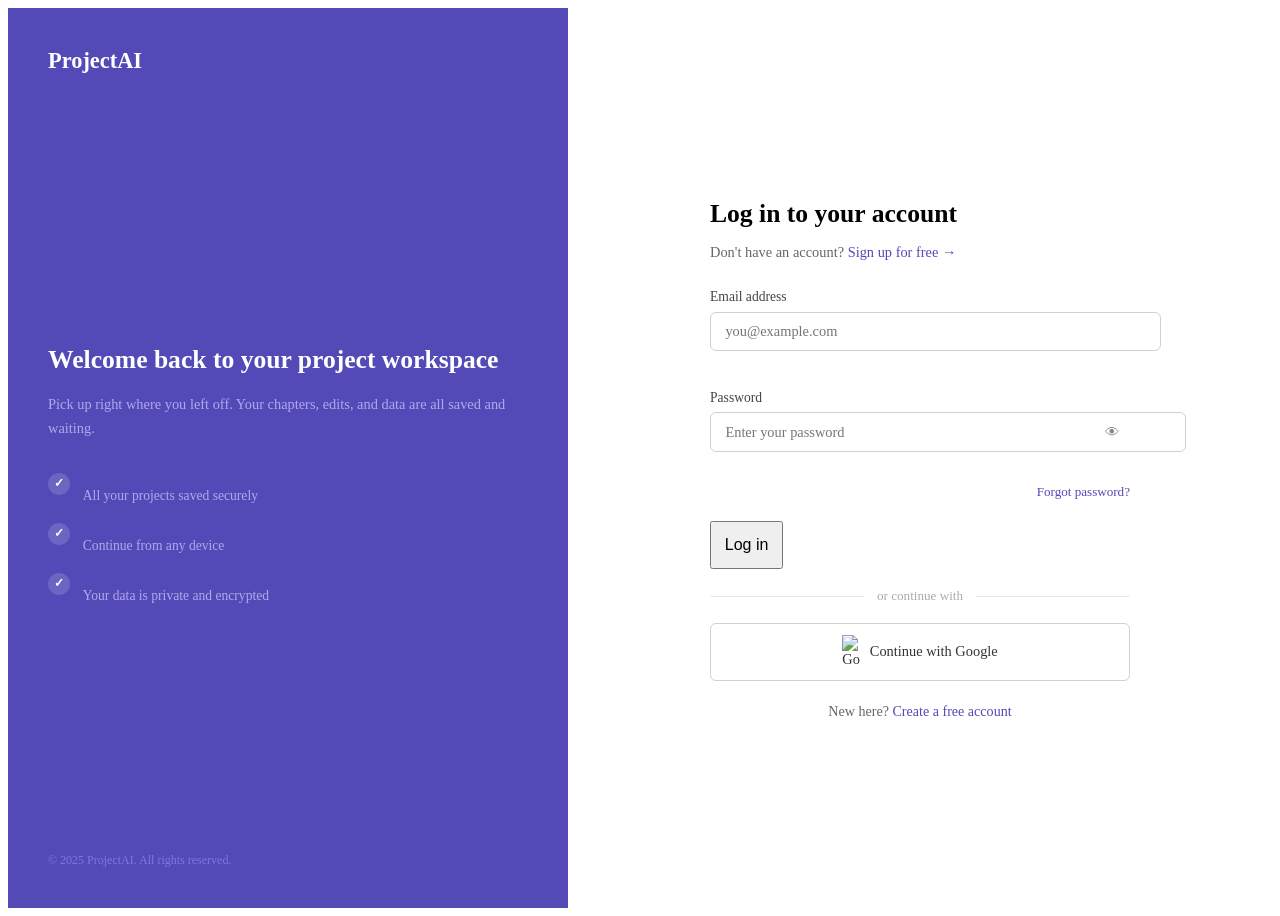
==== Dashboard.html @ 342f5ba8 "Initial frontend commit" ====
<!DOCTYPE html>
<html lang="en">
<head>
  <meta charset="UTF-8" />
  <meta name="viewport" content="width=device-width, initial-scale=1.0"/>
  <title>ProjectAI — Dashboard</title>
  <style>
    *, *::before, *::after { box-sizing: border-box; margin: 0; padding: 0; }

    body {
      font-family: -apple-system, BlinkMacSystemFont, 'Segoe UI', Roboto, sans-serif;
      color: #1a1a1a;
      background: #f7f6fe;
    }

    /* ── Layout ── */
    .layout {
      display: flex;
      min-height: 100vh;
    }

    /* ── Sidebar ── */
    .sidebar {
      width: 220px;
      background: #fff;
      border-right: 1px solid #e8e8e8;
      display: flex;
      flex-direction: column;
      justify-content: space-between;
      padding: 1.5rem 0;
      transition: width 0.25s ease;
      overflow: hidden;
      flex-shrink: 0;
      position: fixed;
      top: 0;
      left: 0;
      height: 100vh;
      z-index: 50;
    }

    .sidebar.collapsed { width: 60px; }

    .sidebar-top {
      padding: 0 1rem 1.2rem;
      border-bottom: 1px solid #e8e8e8;
      margin-bottom: 1rem;
      display: flex;
      align-items: center;
      justify-content: space-between;
    }

    .sidebar-logo {
      font-size: 1.2rem;
      font-weight: 700;
      color: #534AB7;
      white-space: nowrap;
      transition: opacity 0.15s;
      text-decoration: none;
    }

    .sidebar.collapsed .sidebar-logo { opacity: 0; width: 0; overflow: hidden; }

    .toggle-btn {
      min-width: 28px;
      height: 28px;
      border-radius: 6px;
      border: 1px solid #e8e8e8;
      background: #f7f6fe;
      cursor: pointer;
      display: flex;
      align-items: center;
      justify-content: center;
      flex-shrink: 0;
    }

    .toggle-btn svg {
      width: 14px;
      height: 14px;
      stroke: #666;
      fill: none;
      stroke-width: 2;
      transition: transform 0.2s;
    }

    .sidebar.collapsed .toggle-btn svg { transform: rotate(180deg); }

    .sidebar-nav {
      display: flex;
      flex-direction: column;
      gap: 2px;
      padding: 0 0.6rem;
      flex: 1;
    }

    .nav-item {
      display: flex;
      align-items: center;
      gap: 0.7rem;
      padding: 0.65rem 0.7rem;
      border-radius: 8px;
      font-size: 0.88rem;
      color: #555;
      cursor: pointer;
      white-space: nowrap;
      text-decoration: none;
      position: relative;
      transition: background 0.15s;
    }

    .nav-item:hover { background: #f7f6fe; color: #534AB7; }
    .nav-item.active { background: #EEEDFE; color: #3C3489; font-weight: 600; }

    .nav-item svg {
      min-width: 18px;
      width: 18px;
      height: 18px;
      stroke: currentColor;
      fill: none;
      stroke-width: 1.8;
      flex-shrink: 0;
    }

    .nav-label { transition: opacity 0.15s; }
    .sidebar.collapsed .nav-label { opacity: 0; width: 0; overflow: hidden; }

    .nav-tooltip {
      display: none;
      position: absolute;
      left: 52px;
      background: #1a1a1a;
      color: #fff;
      border-radius: 6px;
      padding: 0.3rem 0.8rem;
      font-size: 0.8rem;
      white-space: nowrap;
      z-index: 100;
      pointer-events: none;
    }

    .sidebar.collapsed .nav-item:hover .nav-tooltip { display: block; }

    .sidebar-bottom { padding: 0 0.6rem; }

    .user-card {
      display: flex;
      align-items: center;
      gap: 0.7rem;
      padding: 0.7rem;
      border-radius: 8px;
      border: 1px solid #e8e8e8;
      background: #f7f6fe;
      overflow: hidden;
      cursor: pointer;
    }

    .avatar {
      min-width: 32px;
      width: 32px;
      height: 32px;
      border-radius: 50%;
      background: #EEEDFE;
      display: flex;
      align-items: center;
      justify-content: center;
      font-size: 0.75rem;
      font-weight: 700;
      color: #3C3489;
      flex-shrink: 0;
    }

    .user-info { overflow: hidden; transition: opacity 0.15s; }
    .user-info p { font-size: 0.82rem; font-weight: 600; white-space: nowrap; }
    .user-info span { font-size: 0.75rem; color: #888; white-space: nowrap; }
    .sidebar.collapsed .user-info { opacity: 0; width: 0; }

    /* ── Mobile Overlay ── */
    .mobile-overlay {
      display: none;
      position: fixed;
      inset: 0;
      background: rgba(0,0,0,0.4);
      z-index: 40;
    }
    .mobile-overlay.visible { display: block; }

    /* ── Main Content ── */
    .main {
      flex: 1;
      margin-left: 220px;
      transition: margin-left 0.25s ease;
      min-width: 0;
    }

    .main.expanded { margin-left: 60px; }

    /* ── Topbar ── */
    .topbar {
      background: #fff;
      border-bottom: 1px solid #e8e8e8;
      padding: 1rem 1.5rem;
      display: flex;
      justify-content: space-between;
      align-items: center;
      gap: 1rem;
      position: sticky;
      top: 0;
      z-index: 30;
    }

    .topbar-left {
      display: flex;
      align-items: center;
      gap: 0.8rem;
    }

    .hamburger {
      display: none;
      width: 34px;
      height: 34px;
      border-radius: 6px;
      border: 1px solid #e8e8e8;
      background: transparent;
      cursor: pointer;
      align-items: center;
      justify-content: center;
      flex-shrink: 0;
    }

    .hamburger svg {
      width: 16px;
      height: 16px;
      stroke: #555;
      fill: none;
      stroke-width: 2;
    }

    .topbar h1 { font-size: 1.1rem; font-weight: 700; }
    .topbar p { font-size: 0.82rem; color: #888; margin-top: 2px; }

    .btn-new {
      display: flex;
      align-items: center;
      gap: 0.4rem;
      padding: 0.6rem 1.2rem;
      background: #534AB7;
      color: #fff;
      border: none;
      border-radius: 6px;
      font-size: 0.88rem;
      font-weight: 600;
      cursor: pointer;
      white-space: nowrap;
      transition: background 0.2s;
      font-family: inherit;
    }

    .btn-new:hover { background: #3C3489; }

    .btn-new svg {
      width: 15px;
      height: 15px;
      stroke: #fff;
      fill: none;
      stroke-width: 2.5;
    }

    /* ── Page Body ── */
    .page-body { padding: 1.8rem 1.5rem; }

    /* ── Stats ── */
    .stats-grid {
      display: grid;
      grid-template-columns: repeat(auto-fit, minmax(140px, 1fr));
      gap: 1rem;
      margin-bottom: 2rem;
    }

    .stat-card {
      background: #fff;
      border: 1px solid #e8e8e8;
      border-radius: 10px;
      padding: 1.2rem;
    }

    .stat-card span {
      font-size: 0.78rem;
      color: #888;
      display: block;
      margin-bottom: 0.3rem;
    }

    .stat-card p {
      font-size: 1.8rem;
      font-weight: 700;
      color: #534AB7;
    }

    /* ── Section Header ── */
    .section-header {
      display: flex;
      justify-content: space-between;
      align-items: center;
      margin-bottom: 1.2rem;
      flex-wrap: wrap;
      gap: 0.8rem;
    }

    .section-header h2 { font-size: 1rem; font-weight: 700; }

    .filter-tabs {
      display: flex;
      gap: 0.4rem;
    }

    .tab {
      padding: 0.35rem 0.9rem;
      border-radius: 20px;
      font-size: 0.8rem;
      border: 1px solid #e8e8e8;
      background: transparent;
      color: #666;
      cursor: pointer;
      transition: all 0.15s;
      font-family: inherit;
    }

    .tab.active {
      background: #EEEDFE;
      color: #3C3489;
      border-color: #AFA9EC;
      font-weight: 600;
    }

    /* ── Projects Grid ── */
    .projects-grid {
      display: grid;
      grid-template-columns: repeat(auto-fill, minmax(260px, 1fr));
      gap: 1.2rem;
    }

    .project-card {
      background: #fff;
      border: 1px solid #e8e8e8;
      border-radius: 10px;
      padding: 1.3rem;
      cursor: pointer;
      transition: box-shadow 0.2s, transform 0.2s;
      text-decoration: none;
      color: inherit;
      display: block;
    }

    .project-card:hover {
      box-shadow: 0 6px 20px rgba(83,74,183,0.1);
      transform: translateY(-3px);
    }

    .project-card-top {
      display: flex;
      justify-content: space-between;
      align-items: flex-start;
      margin-bottom: 0.8rem;
    }

    .project-icon {
      width: 36px;
      height: 36px;
      border-radius: 8px;
      background: #EEEDFE;
      display: flex;
      align-items: center;
      justify-content: center;
    }

    .project-icon svg {
      width: 18px;
      height: 18px;
      stroke: #534AB7;
      fill: none;
      stroke-width: 1.8;
    }

    .status-badge {
      font-size: 0.72rem;
      padding: 0.25rem 0.7rem;
      border-radius: 20px;
      font-weight: 500;
    }

    .status-progress { background: #E1F5EE; color: #085041; }
    .status-done { background: #EEEDFE; color: #3C3489; }
    .status-draft { background: #f0f0f0; color: #666; }

    .project-card h3 {
      font-size: 0.9rem;
      font-weight: 600;
      margin-bottom: 0.3rem;
      line-height: 1.4;
    }

    .project-dept {
      font-size: 0.78rem;
      color: #888;
      margin-bottom: 1rem;
    }

    .progress-bar {
      height: 5px;
      background: #f0f0f0;
      border-radius: 3px;
      margin-bottom: 0.4rem;
      overflow: hidden;
    }

    .progress-fill {
      height: 100%;
      background: #534AB7;
      border-radius: 3px;
      transition: width 0.3s;
    }

    .progress-labels {
      display: flex;
      justify-content: space-between;
    }

    .progress-labels span { font-size: 0.75rem; color: #888; }

    .project-footer {
      display: flex;
      justify-content: space-between;
      align-items: center;
      margin-top: 1rem;
      padding-top: 0.8rem;
      border-top: 1px solid #f0f0f0;
    }

    .project-footer span { font-size: 0.75rem; color: #aaa; }

    .chapter-dots {
      display: flex;
      gap: 4px;
    }

    .dot {
      width: 9px;
      height: 9px;
      border-radius: 50%;
      background: #e8e8e8;
      border: 1px solid #ddd;
    }

    .dot.done { background: #534AB7; border-color: #534AB7; }
    .dot.active { background: #38a169; border-color: #38a169; }

    /* ── New Project Card ── */
    .new-project-card {
      background: #fff;
      border: 2px dashed #d0d0d0;
      border-radius: 10px;
      padding: 1.3rem;
      cursor: pointer;
      display: flex;
      flex-direction: column;
      align-items: center;
      justify-content: center;
      min-height: 180px;
      gap: 0.8rem;
      transition: border-color 0.2s, background 0.2s;
      text-decoration: none;
    }

    .new-project-card:hover {
      border-color: #534AB7;
      background: #f7f6fe;
    }

    .new-project-icon {
      width: 40px;
      height: 40px;
      border-radius: 50%;
      background: #EEEDFE;
      display: flex;
      align-items: center;
      justify-content: center;
    }

    .new-project-icon svg {
      width: 20px;
      height: 20px;
      stroke: #534AB7;
      fill: none;
      stroke-width: 2.2;
    }

    .new-project-card p {
      font-size: 0.88rem;
      color: #888;
      font-weight: 500;
    }

    /* ── Modal ── */
    .modal-overlay {
      display: none;
      position: fixed;
      inset: 0;
      background: rgba(0,0,0,0.5);
      z-index: 200;
      align-items: center;
      justify-content: center;
      padding: 1rem;
    }

    .modal-overlay.visible { display: flex; }

    .modal {
      background: #fff;
      border-radius: 12px;
      padding: 2rem;
      width: 100%;
      max-width: 480px;
      position: relative;
    }

    .modal h2 { font-size: 1.2rem; font-weight: 700; margin-bottom: 0.4rem; }
    .modal p { font-size: 0.88rem; color: #666; margin-bottom: 1.5rem; }

    .modal-close {
      position: absolute;
      top: 1rem;
      right: 1rem;
      background: none;
      border: none;
      font-size: 1.2rem;
      cursor: pointer;
      color: #888;
      line-height: 1;
    }

    .modal .form-group { margin-bottom: 1rem; }

    .modal .form-group label {
      display: block;
      font-size: 0.85rem;
      font-weight: 500;
      color: #444;
      margin-bottom: 0.4rem;
    }

    .modal .form-group input,
    .modal .form-group select,
    .modal .form-group textarea {
      width: 100%;
      padding: 0.65rem 0.9rem;
      border: 1px solid #d0d0d0;
      border-radius: 6px;
      font-size: 0.9rem;
      color: #1a1a1a;
      background: #fff;
      font-family: inherit;
      transition: border-color 0.2s;
    }

    .modal .form-group textarea { resize: vertical; min-height: 80px; }

    .modal .form-group input:focus,
    .modal .form-group select:focus,
    .modal .form-group textarea:focus {
      outline: none;
      border-color: #534AB7;
      box-shadow: 0 0 0 3px rgba(83,74,183,0.1);
    }

    .modal-footer {
      display: flex;
      gap: 0.8rem;
      justify-content: flex-end;
      margin-top: 1.5rem;
    }

    .btn-cancel {
      padding: 0.65rem 1.2rem;
      border: 1px solid #d0d0d0;
      border-radius: 6px;
      background: transparent;
      font-size: 0.88rem;
      cursor: pointer;
      font-family: inherit;
      transition: background 0.2s;
    }

    .btn-cancel:hover { background: #f5f5f5; }

    .btn-create {
      padding: 0.65rem 1.4rem;
      background: #534AB7;
      color: #fff;
      border: none;
      border-radius: 6px;
      font-size: 0.88rem;
      font-weight: 600;
      cursor: pointer;
      font-family: inherit;
      transition: background 0.2s;
    }

    .btn-create:hover { background: #3C3489; }

    /* ── Empty State ── */
    .empty-state {
      text-align: center;
      padding: 3rem 1rem;
      color: #888;
    }

    .empty-state p { font-size: 0.9rem; margin-top: 0.5rem; }

    /* ── Responsive ── */
    @media (max-width: 768px) {
      .sidebar {
        transform: translateX(-100%);
        width: 240px !important;
        transition: transform 0.25s ease;
      }

      .sidebar.mobile-open { transform: translateX(0); }
      .main { margin-left: 0 !important; }
      .hamburger { display: flex; }
      .topbar { padding: 0.9rem 1rem; }
      .page-body { padding: 1.2rem 1rem; }
      .stats-grid { grid-template-columns: repeat(2, 1fr); }
      .projects-grid { grid-template-columns: 1fr; }
    }
  </style>
</head>
<body>
  <script src="config.js"></script>

  <!-- Mobile Overlay -->
  <div class="mobile-overlay" id="mobileOverlay" onclick="closeSidebar()"></div>

  <!-- New Project Modal -->
  <div class="modal-overlay" id="newProjectModal">
    <div class="modal">
      <button class="modal-close" onclick="closeModal()">&#x2715;</button>
      <h2>Start a new project</h2>
      <p>Fill in the details below and the AI will get started on your project.</p>

      <div class="form-group">
        <label for="projectTitle">Research topic / Project title</label>
        <input type="text" id="projectTitle" placeholder="e.g. Impact of social media on academic performance" />
      </div>

      <div class="form-group">
        <label for="projectDept">Department / Course</label>
        <input type="text" id="projectDept" placeholder="e.g. Mass Communication" />
      </div>

      <div class="form-group">
        <label for="projectLevel">Degree level</label>
        <select id="projectLevel">
          <option value="">Select level</option>
          <option>Undergraduate (B.Sc / B.A / B.Ed)</option>
          <option>Postgraduate (M.Sc / MBA)</option>
          <option>Postgraduate (PhD)</option>
        </select>
      </div>

      <div class="form-group">
        <label for="projectDesc">Brief description (optional)</label>
        <textarea id="projectDesc" placeholder="Give the AI a brief idea of what your project is about..."></textarea>
      </div>

      <div class="modal-footer">
        <button class="btn-cancel" onclick="closeModal()">Cancel</button>
        <button class="btn-create" onclick="createProject()">Create project &rarr;</button>
      </div>
    </div>
  </div>

  <div class="layout">

    <!-- Sidebar -->
    <aside class="sidebar" id="sidebar">
      <div>
        <div class="sidebar-top">
          <a href="index.html" class="sidebar-logo">ProjectAI</a>
          <button class="toggle-btn" onclick="toggleSidebar()">
            <svg viewBox="0 0 24 24"><polyline points="15 18 9 12 15 6"/></svg>
          </button>
        </div>
        <nav class="sidebar-nav">
          <a href="dashboard.html" class="nav-item active">
            <svg viewBox="0 0 24 24"><rect x="3" y="3" width="7" height="7"/><rect x="14" y="3" width="7" height="7"/><rect x="3" y="14" width="7" height="7"/><rect x="14" y="14" width="7" height="7"/></svg>
            <span class="nav-label">Dashboard</span>
            <span class="nav-tooltip">Dashboard</span>
          </a>
          <a href="#" class="nav-item">
            <svg viewBox="0 0 24 24"><path d="M14 2H6a2 2 0 0 0-2 2v16a2 2 0 0 0 2 2h12a2 2 0 0 0 2-2V8z"/><polyline points="14 2 14 8 20 8"/></svg>
            <span class="nav-label">My Projects</span>
            <span class="nav-tooltip">My Projects</span>
          </a>
          <a href="#" class="nav-item">
            <svg viewBox="0 0 24 24"><circle cx="12" cy="12" r="10"/><polyline points="12 6 12 12 16 14"/></svg>
            <span class="nav-label">History</span>
            <span class="nav-tooltip">History</span>
          </a>
          <a href="#" class="nav-item">
            <svg viewBox="0 0 24 24"><circle cx="12" cy="12" r="3"/><path d="M19.07 4.93a10 10 0 0 1 0 14.14M4.93 4.93a10 10 0 0 0 0 14.14"/></svg>
            <span class="nav-label">Settings</span>
            <span class="nav-tooltip">Settings</span>
          </a>
          <a href="index.html" class="nav-item" style="margin-top: auto; color: #e53e3e;">
            <svg viewBox="0 0 24 24"><path d="M9 21H5a2 2 0 0 1-2-2V5a2 2 0 0 1 2-2h4"/><polyline points="16 17 21 12 16 7"/><line x1="21" y1="12" x2="9" y2="12"/></svg>
            <span class="nav-label">Log out</span>
            <span class="nav-tooltip">Log out</span>
          </a>
        </nav>
      </div>
      <div class="sidebar-bottom">
        <div class="user-card">
          <div class="avatar">AO</div>
          <div class="user-info">
            <p>Akacgi O.</p>
            <span>Student plan</span>
          </div>
        </div>
      </div>
    </aside>

    <!-- Main Content -->
    <div class="main" id="main">

      <!-- Topbar -->
      <div class="topbar">
        <div class="topbar-left">
          <button class="hamburger" onclick="openSidebar()">
            <svg viewBox="0 0 24 24"><line x1="3" y1="6" x2="21" y2="6"/><line x1="3" y1="12" x2="21" y2="12"/><line x1="3" y1="18" x2="21" y2="18"/></svg>
          </button>
          <div>
            <h1>My Dashboard</h1>
            <p>Welcome back, Akacgi. Here are your projects.</p>
          </div>
        </div>
        <button class="btn-new" onclick="openModal()">
          <svg viewBox="0 0 24 24"><line x1="12" y1="5" x2="12" y2="19"/><line x1="5" y1="12" x2="19" y2="12"/></svg>
          New project
        </button>
      </div>

      <!-- Page Body -->
      <div class="page-body">

        <!-- Stats -->
        <div class="stats-grid">
          <div class="stat-card">
            <span>Total projects</span>
            <p id="totalProjects">3</p>
          </div>
          <div class="stat-card">
            <span>In progress</span>
            <p id="inProgressCount">2</p>
          </div>
          <div class="stat-card">
            <span>Completed</span>
            <p id="completedCount">1</p>
          </div>
          <div class="stat-card">
            <span>Downloads</span>
            <p>3</p>
          </div>
        </div>

        <!-- Projects -->
        <div class="section-header">
          <h2>All projects</h2>
          <div class="filter-tabs">
            <button class="tab active" onclick="filterProjects('all', this)">All</button>
            <button class="tab" onclick="filterProjects('progress', this)">In progress</button>
            <button class="tab" onclick="filterProjects('completed', this)">Completed</button>
          </div>
        </div>

        <div class="projects-grid" id="projectsGrid"></div>

      </div>
    </div>
  </div>

  <script>
    // ── State ──
    let projects = [];
    let currentFilter = 'all';

    // ── Get user info from localStorage ──
    const token = localStorage.getItem('token');
    const user = JSON.parse(localStorage.getItem('user') || '{}');

    // ── Redirect if not logged in ──
    if (!token) window.location.href = 'login.html';

    // ── Update user info in sidebar ──
    if (user.firstName) {
      document.querySelector('.user-info p').textContent = user.firstName + ' ' + (user.lastName || '');
      document.querySelector('.avatar').textContent = (user.firstName[0] + (user.lastName ? user.lastName[0] : '')).toUpperCase();
      document.querySelector('.topbar p').textContent = `Welcome back, ${user.firstName}. Here are your projects.`;
    }

    // ── Fetch projects from backend ──
    function fetchProjects() {
      fetch('${API_URL}/api/projects', {
        headers: {
          'Authorization': `Bearer ${token}`
        }
      })
      .then(res => res.json())
      .then(data => {
        projects = data.map(p => ({
          id: p.id,
          title: p.title,
          dept: (p.department || 'General') + ' · ' + (p.level || 'Undergraduate'),
          status: p.status,
          chapter: p.current_chapter || 1,
          total: 5,
          updated: formatDate(p.updated_at),
          dots: generateDots(p.current_chapter || 1, p.status)
        }));
        renderProjects(currentFilter);
      })
      .catch(err => {
        console.error('Error fetching projects:', err);
        renderProjects(currentFilter);
      });
    }

    // ── Format date ──
    function formatDate(dateString) {
      if (!dateString) return 'Just now';
      const date = new Date(dateString);
      const now = new Date();
      const diff = Math.floor((now - date) / 1000);

      if (diff < 60) return 'Just now';
      if (diff < 3600) return Math.floor(diff / 60) + ' minutes ago';
      if (diff < 86400) return Math.floor(diff / 3600) + ' hours ago';
      if (diff < 604800) return Math.floor(diff / 86400) + ' days ago';
      return date.toLocaleDateString();
    }

    // ── Generate chapter dots ──
    function generateDots(currentChapter, status) {
      const dots = [];
      for (let i = 1; i <= 5; i++) {
        if (status === 'completed') {
          dots.push('done');
        } else if (i < currentChapter) {
          dots.push('done');
        } else if (i === currentChapter) {
          dots.push('active');
        } else {
          dots.push('');
        }
      }
      return dots;
    }

    // ── Render Projects ──
    function renderProjects(filter) {
      const grid = document.getElementById('projectsGrid');
      const filtered = filter === 'all' ? projects : projects.filter(p => p.status === filter);

      grid.innerHTML = '';

      if (filtered.length === 0 && filter === 'all') {
        const empty = document.createElement('div');
        empty.style.cssText = 'grid-column: 1/-1; text-align: center; padding: 3rem; color: #888;';
        empty.innerHTML = '<p style="font-size:1rem;margin-bottom:0.5rem;">No projects yet</p><p style="font-size:0.85rem;">Click the New project button to get started!</p>';
        grid.appendChild(empty);
      }

      filtered.forEach(p => {
        const percent = Math.round((p.chapter / p.total) * 100);
        const statusLabel = p.status === 'completed' ? 'Completed' : 'In progress';
        const statusClass = p.status === 'completed' ? 'status-done' : 'status-progress';
        const dots = p.dots.map(d => `<div class="dot ${d}"></div>`).join('');

        const card = document.createElement('div');
        card.className = 'project-card';
        card.onclick = () => openProject(p.id, p.title);
        card.innerHTML = `
          <div class="project-card-top">
            <div class="project-icon">
              <svg viewBox="0 0 24 24"><path d="M14 2H6a2 2 0 0 0-2 2v16a2 2 0 0 0 2 2h12a2 2 0 0 0 2-2V8z"/><polyline points="14 2 14 8 20 8"/><line x1="16" y1="13" x2="8" y2="13"/><line x1="16" y1="17" x2="8" y2="17"/></svg>
            </div>
            <span class="status-badge ${statusClass}">${statusLabel}</span>
          </div>
          <h3>${p.title}</h3>
          <p class="project-dept">${p.dept}</p>
          <div class="progress-bar">
            <div class="progress-fill" style="width: ${percent}%"></div>
          </div>
          <div class="progress-labels">
            <span>${p.status === 'completed' ? 'All chapters done' : 'Chapter ' + p.chapter + ' of ' + p.total}</span>
            <span>${percent}%</span>
          </div>
          <div class="project-footer">
            <span>Updated ${p.updated}</span>
            <div class="chapter-dots">${dots}</div>
          </div>
        `;
        grid.appendChild(card);
      });

      // Add new project card
      const newCard = document.createElement('div');
      newCard.className = 'new-project-card';
      newCard.onclick = openModal;
      newCard.innerHTML = `
        <div class="new-project-icon">
          <svg viewBox="0 0 24 24"><line x1="12" y1="5" x2="12" y2="19"/><line x1="5" y1="12" x2="19" y2="12"/></svg>
        </div>
        <p>Start a new project</p>
      `;
      grid.appendChild(newCard);

      // Update stats
      document.getElementById('totalProjects').textContent = projects.length;
      document.getElementById('inProgressCount').textContent = projects.filter(p => p.status === 'progress').length;
      document.getElementById('completedCount').textContent = projects.filter(p => p.status === 'completed').length;
    }

    // ── Open project ──
    function openProject(id, title) {
      localStorage.setItem('projectId', id);
      localStorage.setItem('projectTitle', title);
      window.location.href = 'editor.html';
    }

    // ── Filter ──
    function filterProjects(filter, btn) {
      currentFilter = filter;
      document.querySelectorAll('.tab').forEach(t => t.classList.remove('active'));
      btn.classList.add('active');
      renderProjects(filter);
    }

    // ── Sidebar ──
    function toggleSidebar() {
      const sidebar = document.getElementById('sidebar');
      const main = document.getElementById('main');
      sidebar.classList.toggle('collapsed');
      main.classList.toggle('expanded');
    }

    function openSidebar() {
      document.getElementById('sidebar').classList.add('mobile-open');
      document.getElementById('mobileOverlay').classList.add('visible');
    }

    function closeSidebar() {
      document.getElementById('sidebar').classList.remove('mobile-open');
      document.getElementById('mobileOverlay').classList.remove('visible');
    }

    // ── Modal ──
    function openModal() {
      document.getElementById('newProjectModal').classList.add('visible');
    }

    function closeModal() {
      document.getElementById('newProjectModal').classList.remove('visible');
      document.getElementById('projectTitle').value = '';
      document.getElementById('projectDept').value = '';
      document.getElementById('projectLevel').value = '';
      document.getElementById('projectDesc').value = '';
    }

    // ── Create project ──
    function createProject() {
      const title = document.getElementById('projectTitle').value.trim();
      const dept = document.getElementById('projectDept').value.trim();
      const level = document.getElementById('projectLevel').value;
      const desc = document.getElementById('projectDesc').value.trim();

      if (!title) { alert('Please enter a project title.'); return; }
      if (!dept) { alert('Please enter your department.'); return; }
      if (!level) { alert('Please select your degree level.'); return; }

      const createBtn = document.querySelector('.btn-create');
      createBtn.textContent = 'Creating...';
      createBtn.disabled = true;

      fetch('http://localhost:5000/api/projects', {
        method: 'POST',
        headers: {
          'Content-Type': 'application/json',
          'Authorization': `Bearer ${token}`
        },
        body: JSON.stringify({
          title,
          department: dept,
          level,
          description: desc
        })
      })
      .then(res => res.json())
      .then(data => {
        createBtn.textContent = 'Create project →';
        createBtn.disabled = false;
        closeModal();

        if (data.id) {
          localStorage.setItem('projectId', data.id);
          localStorage.setItem('projectTitle', data.title);
          window.location.href = 'editor.html';
        } else {
          alert(data.message || 'Error creating project. Please try again.');
        }
      })
      .catch(err => {
        createBtn.textContent = 'Create project →';
        createBtn.disabled = false;
        alert('Could not connect to server. Please try again.');
      });
    }

    // ── Init ──
    fetchProjects();
  </script>

</body>
</html>
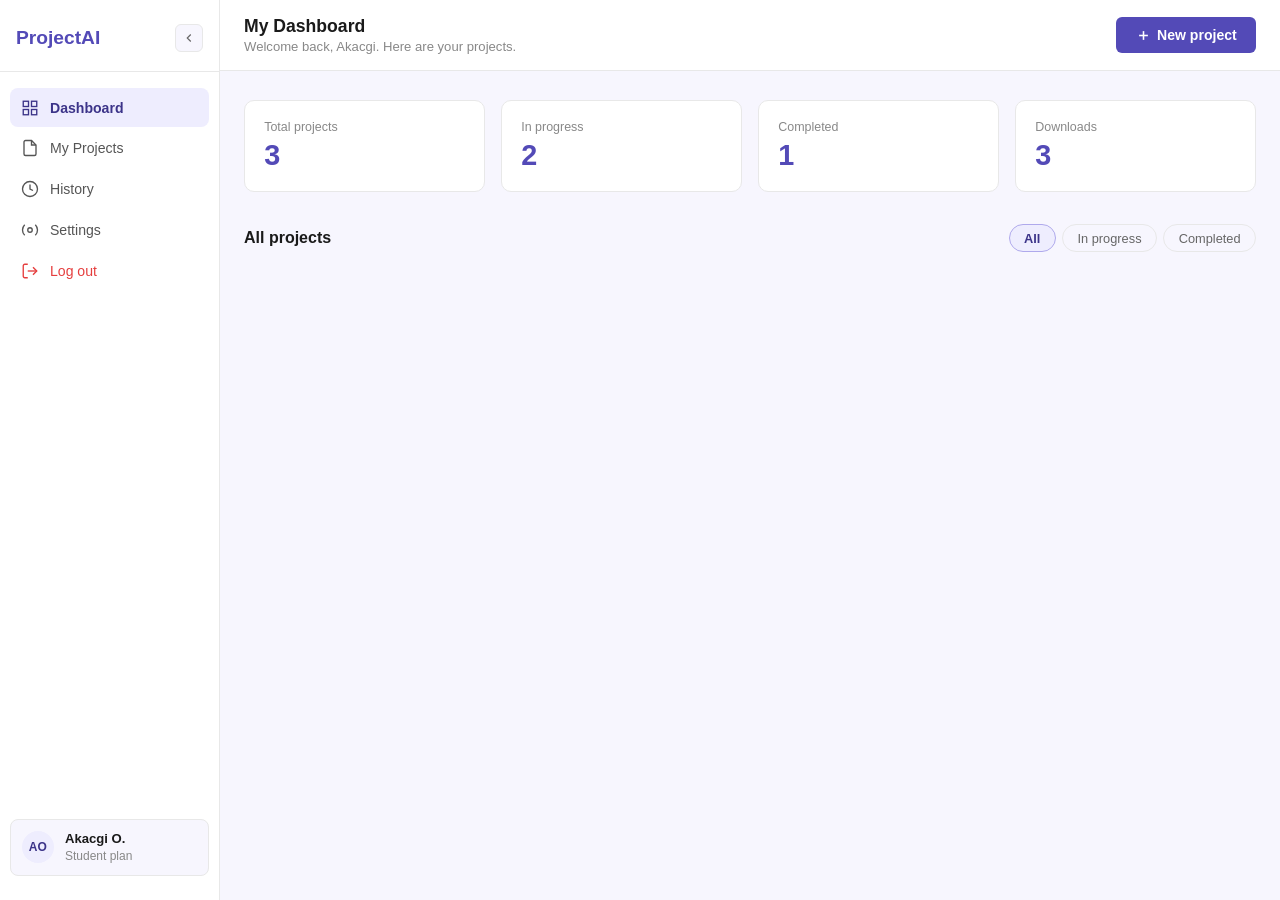
==== commit 31ae5358: "Fix dashboard API URL" ====
--- a/Dashboard.html
+++ b/Dashboard.html
@@ -788,30 +788,27 @@
   </div>
 
   <script>
-    // ── State ──
+const API_URL = 'https://projectai-backend-production.up.railway.app';
     let projects = [];
     let currentFilter = 'all';
 
-    // ── Get user info from localStorage ──
     const token = localStorage.getItem('token');
     const user = JSON.parse(localStorage.getItem('user') || '{}');
 
-    // ── Redirect if not logged in ──
     if (!token) window.location.href = 'login.html';
 
-    // ── Update user info in sidebar ──
     if (user.firstName) {
-      document.querySelector('.user-info p').textContent = user.firstName + ' ' + (user.lastName || '');
-      document.querySelector('.avatar').textContent = (user.firstName[0] + (user.lastName ? user.lastName[0] : '')).toUpperCase();
-      document.querySelector('.topbar p').textContent = `Welcome back, ${user.firstName}. Here are your projects.`;
-    }
-
-    // ── Fetch projects from backend ──
+      const userInfoEl = document.querySelector('.user-info p');
+      const avatarEl = document.querySelector('.avatar');
+      const welcomeEl = document.querySelector('.topbar p');
+      if (userInfoEl) userInfoEl.textContent = user.firstName + ' ' + (user.lastName || '');
+      if (avatarEl) avatarEl.textContent = (user.firstName[0] + (user.lastName ? user.lastName[0] : '')).toUpperCase();
+      if (welcomeEl) welcomeEl.textContent = `Welcome back, ${user.firstName}. Here are your projects.`;
+    }
+
     function fetchProjects() {
-      fetch('${API_URL}/api/projects', {
-        headers: {
-          'Authorization': `Bearer ${token}`
-        }
+      fetch(API_URL + '/api/projects', {
+        headers: { 'Authorization': 'Bearer ' + token }
       })
       .then(res => res.json())
       .then(data => {
@@ -833,13 +830,11 @@
       });
     }
 
-    // ── Format date ──
     function formatDate(dateString) {
       if (!dateString) return 'Just now';
       const date = new Date(dateString);
       const now = new Date();
       const diff = Math.floor((now - date) / 1000);
-
       if (diff < 60) return 'Just now';
       if (diff < 3600) return Math.floor(diff / 60) + ' minutes ago';
       if (diff < 86400) return Math.floor(diff / 3600) + ' hours ago';
@@ -847,24 +842,17 @@
       return date.toLocaleDateString();
     }
 
-    // ── Generate chapter dots ──
     function generateDots(currentChapter, status) {
       const dots = [];
       for (let i = 1; i <= 5; i++) {
-        if (status === 'completed') {
-          dots.push('done');
-        } else if (i < currentChapter) {
-          dots.push('done');
-        } else if (i === currentChapter) {
-          dots.push('active');
-        } else {
-          dots.push('');
-        }
+        if (status === 'completed') dots.push('done');
+        else if (i < currentChapter) dots.push('done');
+        else if (i === currentChapter) dots.push('active');
+        else dots.push('');
       }
       return dots;
     }
 
-    // ── Render Projects ──
     function renderProjects(filter) {
       const grid = document.getElementById('projectsGrid');
       const filtered = filter === 'all' ? projects : projects.filter(p => p.status === filter);
@@ -911,7 +899,6 @@
         grid.appendChild(card);
       });
 
-      // Add new project card
       const newCard = document.createElement('div');
       newCard.className = 'new-project-card';
       newCard.onclick = openModal;
@@ -923,20 +910,17 @@
       `;
       grid.appendChild(newCard);
 
-      // Update stats
       document.getElementById('totalProjects').textContent = projects.length;
       document.getElementById('inProgressCount').textContent = projects.filter(p => p.status === 'progress').length;
       document.getElementById('completedCount').textContent = projects.filter(p => p.status === 'completed').length;
     }
 
-    // ── Open project ──
     function openProject(id, title) {
       localStorage.setItem('projectId', id);
       localStorage.setItem('projectTitle', title);
       window.location.href = 'editor.html';
     }
 
-    // ── Filter ──
     function filterProjects(filter, btn) {
       currentFilter = filter;
       document.querySelectorAll('.tab').forEach(t => t.classList.remove('active'));
@@ -944,7 +928,6 @@
       renderProjects(filter);
     }
 
-    // ── Sidebar ──
     function toggleSidebar() {
       const sidebar = document.getElementById('sidebar');
       const main = document.getElementById('main');
@@ -962,7 +945,6 @@
       document.getElementById('mobileOverlay').classList.remove('visible');
     }
 
-    // ── Modal ──
     function openModal() {
       document.getElementById('newProjectModal').classList.add('visible');
     }
@@ -975,7 +957,6 @@
       document.getElementById('projectDesc').value = '';
     }
 
-    // ── Create project ──
     function createProject() {
       const title = document.getElementById('projectTitle').value.trim();
       const dept = document.getElementById('projectDept').value.trim();
@@ -990,11 +971,11 @@
       createBtn.textContent = 'Creating...';
       createBtn.disabled = true;
 
-      fetch('http://localhost:5000/api/projects', {
+      fetch(API_URL + '/api/projects', {
         method: 'POST',
         headers: {
           'Content-Type': 'application/json',
-          'Authorization': `Bearer ${token}`
+          'Authorization': 'Bearer ' + token
         },
         body: JSON.stringify({
           title,
@@ -1008,7 +989,6 @@
         createBtn.textContent = 'Create project →';
         createBtn.disabled = false;
         closeModal();
-
         if (data.id) {
           localStorage.setItem('projectId', data.id);
           localStorage.setItem('projectTitle', data.title);
@@ -1024,7 +1004,6 @@
       });
     }
 
-    // ── Init ──
     fetchProjects();
   </script>
 
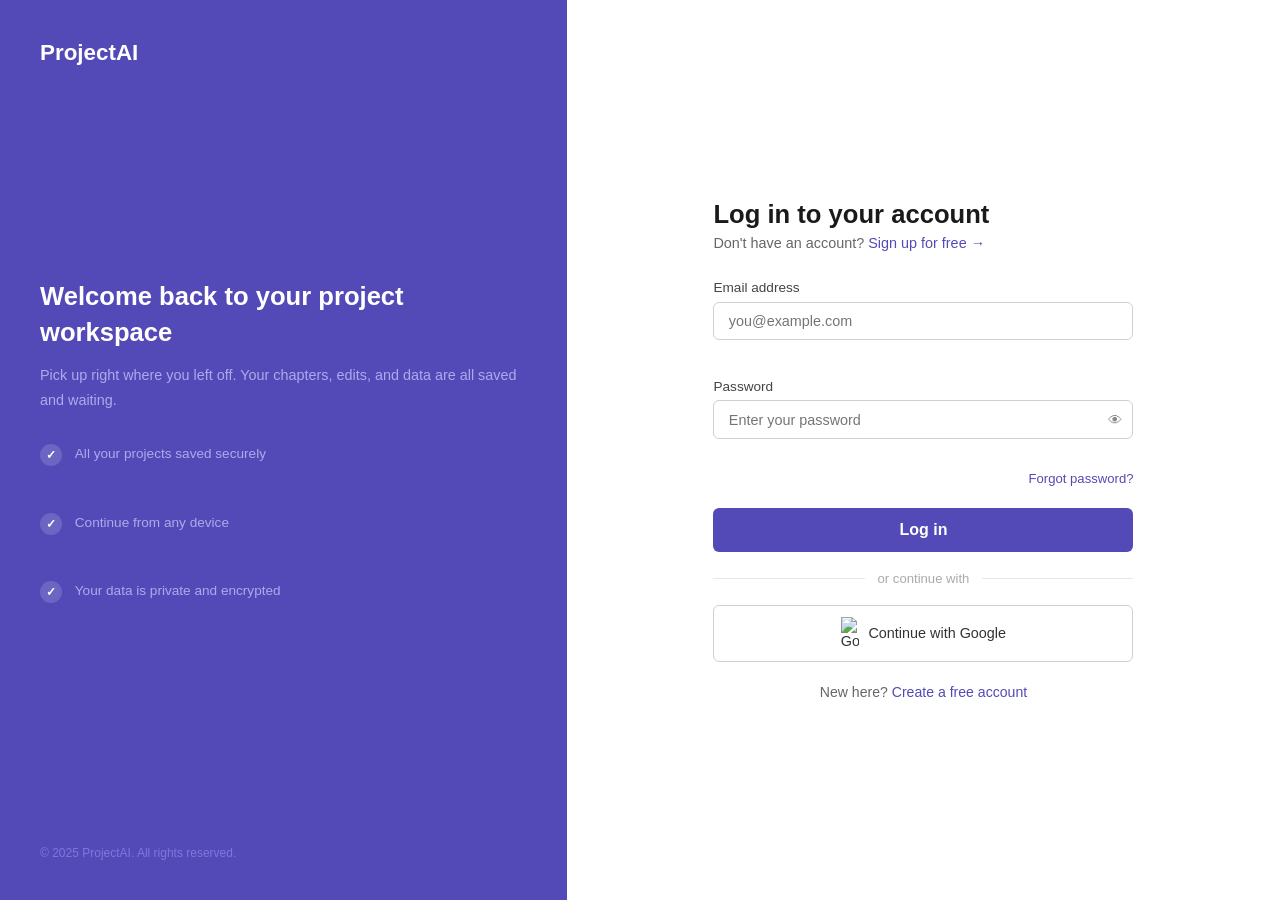
==== commit 9fa546e4: "Fix dashboard API URL" ====
--- a/Dashboard.html
+++ b/Dashboard.html
@@ -634,7 +634,6 @@
   </style>
 </head>
 <body>
-  <script src="config.js"></script>
 
   <!-- Mobile Overlay -->
   <div class="mobile-overlay" id="mobileOverlay" onclick="closeSidebar()"></div>
@@ -788,7 +787,7 @@
   </div>
 
   <script>
-const API_URL = 'https://projectai-backend-production.up.railway.app';
+    const API_URL = 'https://projectai-backend-production.up.railway.app';
     let projects = [];
     let currentFilter = 'all';
 
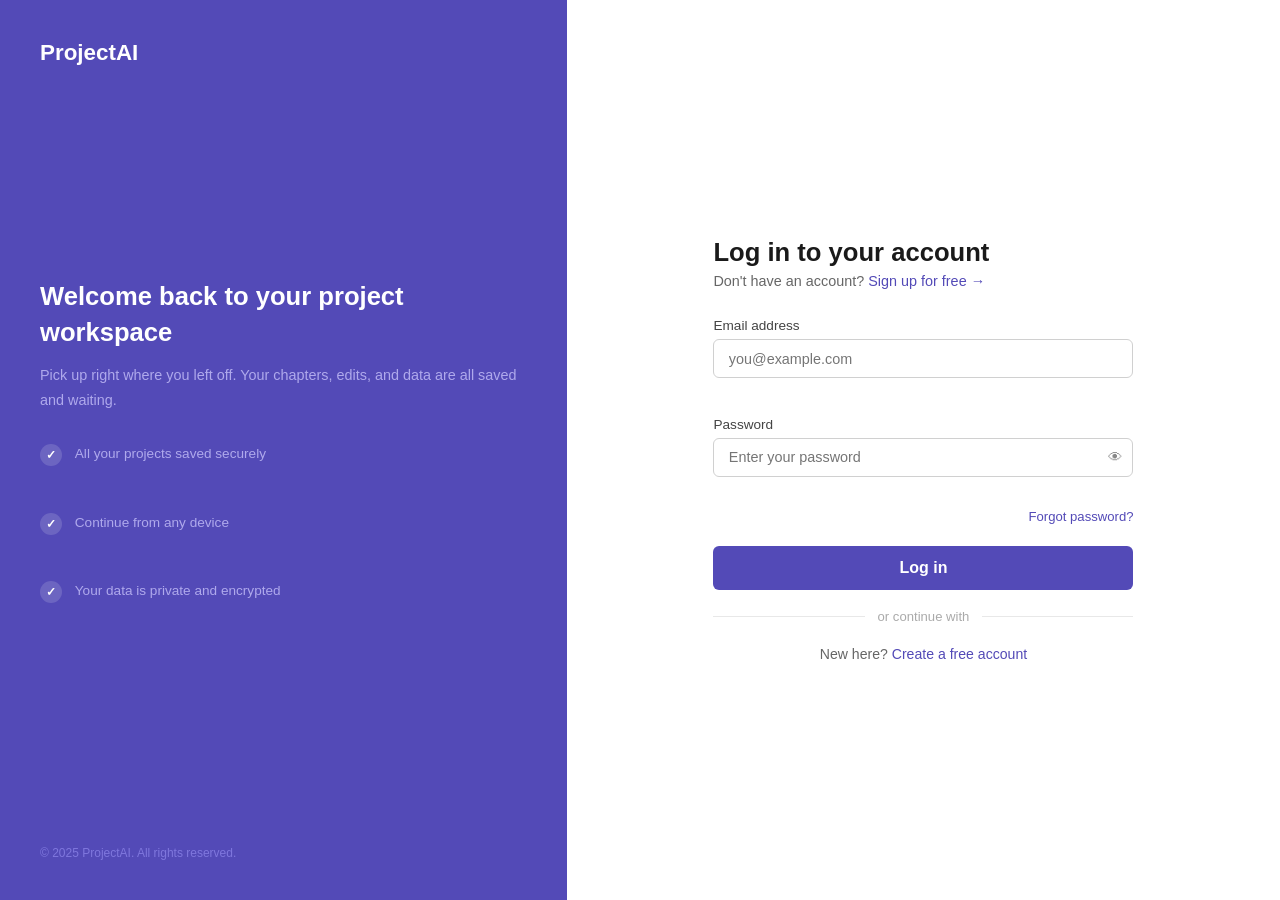
==== commit 450e90fa: "Add auto save history page and history link" ====
--- a/Dashboard.html
+++ b/Dashboard.html
@@ -699,7 +699,7 @@
             <span class="nav-label">My Projects</span>
             <span class="nav-tooltip">My Projects</span>
           </a>
-          <a href="#" class="nav-item">
+          <a href="history.html" class="nav-item">
             <svg viewBox="0 0 24 24"><circle cx="12" cy="12" r="10"/><polyline points="12 6 12 12 16 14"/></svg>
             <span class="nav-label">History</span>
             <span class="nav-tooltip">History</span>
